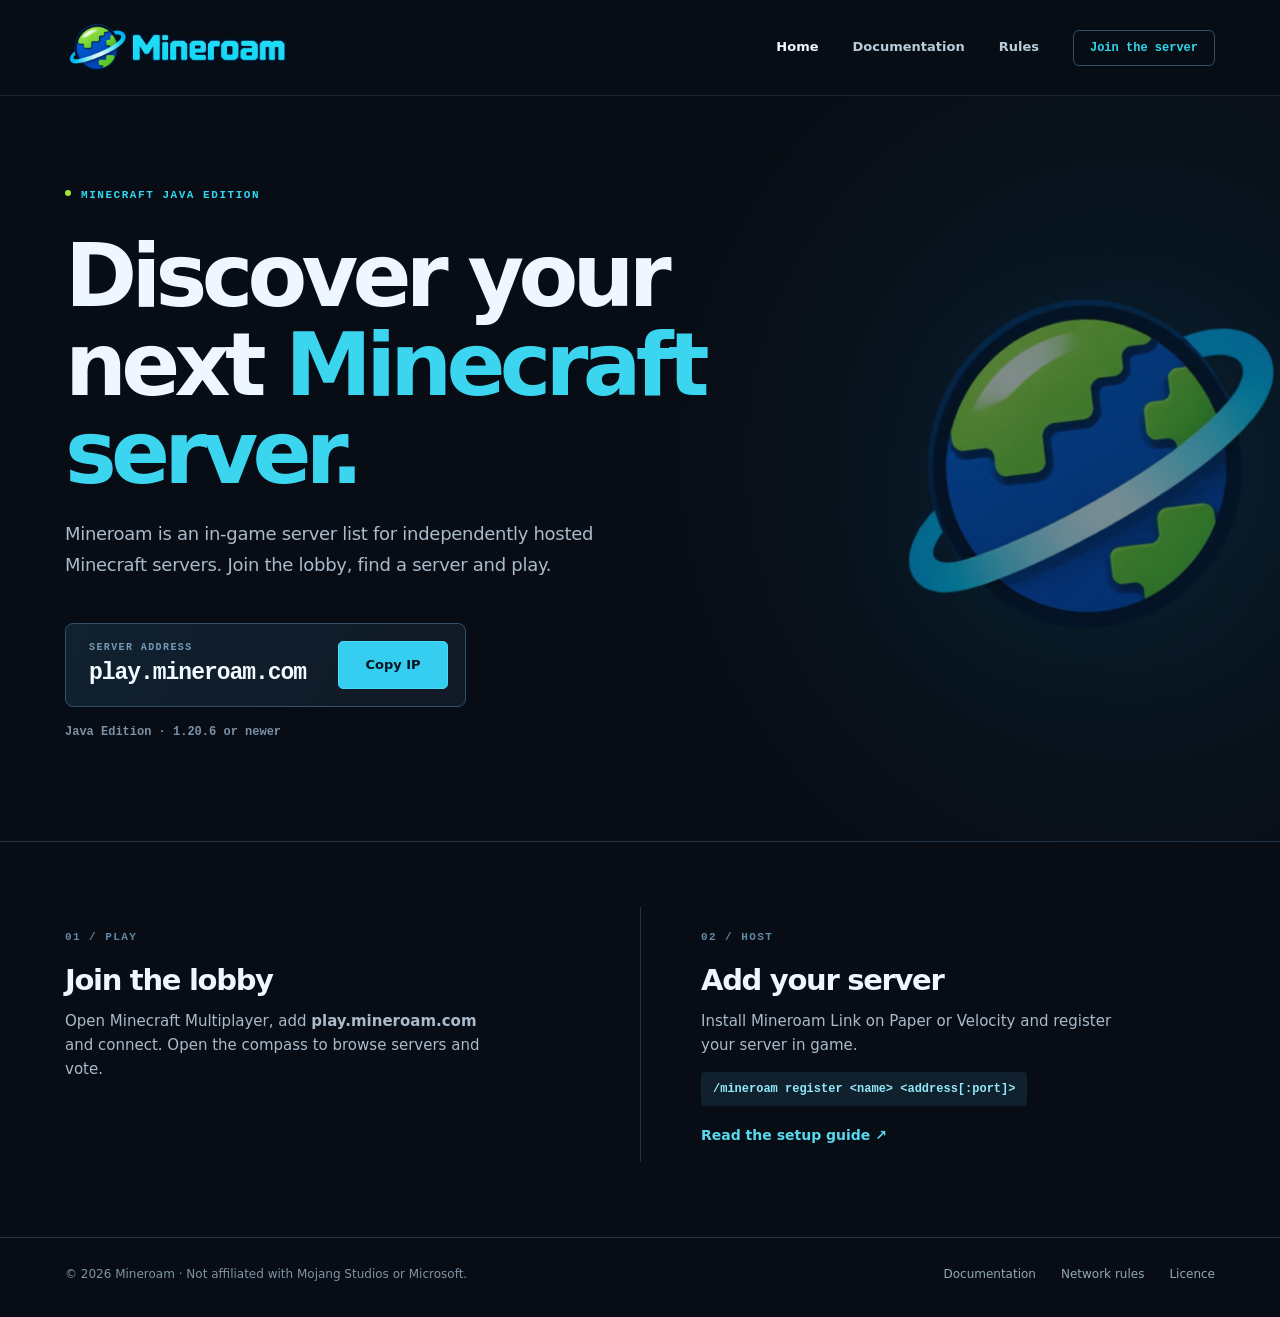
==== index.html @ f5bd9eb9 "Publish Mineroam website on GitHub Pages" ====
<!doctype html>

<html lang="en-GB"><head><meta charset="utf-8"/><meta content="width=device-width,initial-scale=1" name="viewport"/><meta content="#080d15" name="theme-color"/><meta content="index,follow" name="robots"/><meta content="Discover your next Minecraft server. Mineroam is an in-game Minecraft Java server list. Join play.mineroam.com." name="description"/><meta content="website" property="og:type"/><meta content="Mineroam — Minecraft server list" property="og:title"/><meta content="Discover your next Minecraft server. Mineroam is an in-game Minecraft Java server list. Join play.mineroam.com." property="og:description"/><meta content="https://goldenamaan.github.io/mineroam-website/assets/mineroam-logo.png" property="og:image"/><meta content="summary_large_image" name="twitter:card"/><link href="https://goldenamaan.github.io/mineroam-website/" rel="canonical"/><link href="assets/favicon.png" rel="icon" type="image/png"/><link href="assets/site.css" rel="stylesheet"/><script defer="" src="assets/site.js"></script><title>Mineroam — Minecraft server list</title></head><body>
<header class="header"><div class="container header-inner"><a aria-label="Mineroam home" class="brand" href="index.html"><img alt="Mineroam" height="76" src="assets/mineroam-logo.webp" width="227"/></a><button aria-controls="site-nav" aria-expanded="false" aria-label="Toggle navigation" class="menu-toggle" data-menu-toggle="" type="button">Menu</button><nav aria-label="Main navigation" class="top-nav" data-nav="" id="site-nav"><a aria-current="page" href="index.html">Home</a><a href="docs/index.html">Documentation</a><a href="rules/index.html">Rules</a><a class="nav-join" href="index.html#play">Join the server</a></nav></div></header>
<main><section class="hero"><div class="container hero-inner"><img alt="" class="hero-orbit" height="430" src="assets/mineroam-globe.webp" width="430"/><div class="hero-content"><div class="eyebrow"><span class="dot"></span>Minecraft Java Edition</div><h1>Discover your next <span>Minecraft server.</span></h1><p class="hero-description">Mineroam is an in-game server list for independently hosted Minecraft servers. Join the lobby, find a server and play.</p><div class="server-ip" id="play"><div class="ip-text"><span class="ip-label">Server address</span><span class="ip-value">play.mineroam.com</span></div><button aria-label="Copy Mineroam server address" class="copy-ip" data-copy-ip="" type="button">Copy IP</button></div><div class="ip-note">Java Edition · 1.20.6 or newer</div></div></div></section><div class="container rules-band"><section aria-labelledby="play-title" class="simple-section"><span class="section-numeral">01 / PLAY</span><h2 id="play-title">Join the lobby</h2><p>Open Minecraft Multiplayer, add <strong>play.mineroam.com</strong> and connect. Open the compass to browse servers and vote.</p></section><section aria-labelledby="owners-title" class="simple-section" id="owners"><span class="section-numeral">02 / HOST</span><h2 id="owners-title">Add your server</h2><p>Install Mineroam Link on Paper or Velocity and register your server in game.</p><code>/mineroam register &lt;name&gt; &lt;address[:port]&gt;</code><div><a class="inline-link" href="docs/install/index.html">Read the setup guide ↗</a></div></section></div></main>
<footer class="footer"><div class="container footer-inner"><span>© 2026 Mineroam · Not affiliated with Mojang Studios or Microsoft.</span><nav aria-label="Footer"><a href="docs/index.html">Documentation</a><a href="rules/index.html">Network rules</a><a href="license/index.html">Licence</a></nav></div></footer></body></html>
---- assets/site.css ----
:root{color-scheme:dark;--bg:#080d15;--elevated:#0e1520;--surface:#111c29;--stroke:#233345;--stroke-light:#31475e;--white:#eef7ff;--body:#a9bacb;--dim:#7b91a7;--blue:#31d7f1;--blue2:#34aafa;--green:#a2e63e;--max:1150px}
*{box-sizing:border-box}
html{scroll-behaviour:smooth;scroll-behavior:smooth}
body{margin:0;background:var(--bg);color:var(--white);font-family:Inter,ui-sans-serif,system-ui,-apple-system,'Segoe UI',Arial,sans-serif;font-size:16px;line-height:1.6;-webkit-font-smoothing:antialiased}
a{color:inherit;text-decoration:none}
a:hover{color:var(--blue)}
button{font:inherit;cursor:pointer}
a:focus-visible,button:focus-visible{outline:2px solid var(--blue);outline-offset:5px}
::selection{background:#086f87;color:white}
.container{width:min(var(--max),100% - 64px);margin-inline:auto}
.eyebrow{color:var(--blue);font:700 11px/1.4 ui-monospace,SFMono-Regular,Consolas,monospace;letter-spacing:.14em;text-transform:uppercase}
.eyebrow .dot{display:inline-block;width:6px;height:6px;background:var(--green);border-radius:50%;vertical-align:2px;margin-right:10px}
.header{height:96px;border-bottom:1px solid #192735;position:relative;z-index:4;background:rgba(8,13,21,.94)}
.header-inner{height:100%;display:flex;align-items:center;justify-content:space-between;gap:28px}
.brand{display:flex;align-items:center;flex:none}
.brand img{display:block;width:227px;height:auto;object-fit:contain}
.top-nav{display:flex;align-items:center;gap:34px}
.top-nav a{font-size:13px;color:#bacbd9;font-weight:650;white-space:nowrap}
.top-nav a[aria-current=page]{color:var(--white)}
.top-nav a:hover{color:var(--blue)}
.nav-join{padding:10px 16px;border:1px solid #314e64;border-radius:6px;color:var(--blue)!important;font:700 12px ui-monospace,monospace!important}
.menu-toggle{display:none;border:1px solid var(--stroke);border-radius:6px;color:var(--white);background:#0e1824;padding:9px 12px;line-height:1}
.hero{position:relative;overflow:hidden;border-bottom:1px solid var(--stroke);background:radial-gradient(ellipse 50% 90% at 88% 49%,rgba(16,76,106,.23),transparent 72%)}
.hero-inner{min-height:626px;display:flex;align-items:center;position:relative;padding-block:92px 100px}
.hero-content{max-width:785px;position:relative;z-index:2}
.hero h1{font-size:clamp(54px,6.8vw,92px);line-height:1.015;letter-spacing:-.066em;font-weight:825;margin:29px 0 22px;max-width:780px}
.hero h1 span{color:#3bd5f0}
.hero-description{max-width:600px;margin:0;color:var(--body);font-size:18px;line-height:1.7;letter-spacing:-.016em}
.hero-orbit{position:absolute;width:430px;height:430px;object-fit:contain;right:-93px;top:48%;transform:translateY(-48%) rotate(-7deg);opacity:.51;filter:drop-shadow(0 28px 85px rgba(4,136,201,.13));user-select:none;pointer-events:none}
.server-ip{margin-top:42px;display:inline-flex;align-items:center;gap:32px;background:linear-gradient(115deg,#102130,#101925);border:1px solid #305069;border-radius:8px;padding:17px 17px 17px 23px;max-width:100%}
.ip-text{display:flex;flex-direction:column;gap:6px;min-width:0}
.ip-label{color:#749bb4;font:700 10px/1.2 ui-monospace,Consolas,monospace;letter-spacing:.14em;text-transform:uppercase}
.ip-value{font:700 clamp(16px,2.2vw,23px)/1.2 ui-monospace,SFMono-Regular,Consolas,monospace;color:#f2fbff;letter-spacing:-.045em;white-space:nowrap}
.copy-ip{border:1px solid #47daf5;background:#35cef0;color:#061522;border-radius:5px;min-width:110px;padding:13px 18px;font-weight:800;font-size:13px;transition:background .15s ease,transform .15s ease}
.copy-ip:hover{background:#a8edfb;transform:translateY(-1px)}
.copy-ip:active{transform:translateY(0)}
.ip-note{font:550 12px/1.4 ui-monospace,Consolas,monospace;color:var(--dim);margin-top:17px}
.rules-band{display:grid;grid-template-columns:1fr 1fr;gap:0;padding-block:65px 75px}
.simple-section{padding:15px 60px 15px 0}
.simple-section+.simple-section{padding:15px 0 15px 60px;border-left:1px solid var(--stroke)}
.section-numeral{font:700 11px ui-monospace,Consolas,monospace;color:#6089a7;letter-spacing:.13em}
.simple-section h2{font-weight:780;letter-spacing:-.045em;line-height:1.1;font-size:29px;margin:17px 0 12px}
.simple-section p{margin:0;max-width:440px;color:var(--body);font-size:15px}
.simple-section code{font:650 12px ui-monospace,SFMono-Regular,Consolas,monospace;color:#92e9f9;display:inline-block;margin-top:15px;background:#10202d;padding:10px 12px;border-radius:4px;max-width:100%;overflow-wrap:anywhere}
.inline-link{display:inline-block;margin-top:18px;color:#56d9ef;font-size:14px;font-weight:700}
.inline-link:hover{text-decoration:underline;text-underline-offset:4px}
.footer{border-top:1px solid var(--stroke);padding:27px 0 33px;color:#7e93a5;font-size:12px}
.footer-inner{display:flex;justify-content:space-between;gap:22px;align-items:center}
.footer-inner nav{display:flex;gap:25px;flex-wrap:wrap}
.footer-inner a{color:#91a7b8}.footer-inner a:hover{color:var(--blue)}
/* Documentation */
.page-heading{padding:65px 0 54px;border-bottom:1px solid var(--stroke);background:linear-gradient(115deg,#0b131f 0%,#080d15 64%)}
.crumbs{font:700 11px ui-monospace,SFMono-Regular,Consolas,monospace;color:#7c9bb1;letter-spacing:.05em;display:flex;gap:12px;flex-wrap:wrap;align-items:center}
.crumbs a{color:#8babc0}
.page-heading h1{font-size:clamp(40px,5vw,64px);letter-spacing:-.06em;line-height:1.05;font-weight:810;margin:20px 0 16px}
.page-heading p{color:var(--body);font-size:16px;margin:0;max-width:680px}
.page-meta{color:#7892a9;font:700 11px ui-monospace,Consolas,monospace;margin-top:22px;letter-spacing:.06em}
.docs-list{padding:45px 0 92px;max-width:1000px}
.docs-item{border-bottom:1px solid var(--stroke);display:grid;grid-template-columns:58px 1fr 40px;align-items:center;gap:17px;padding:25px 5px;transition:background .15s}
.docs-item:first-child{border-top:1px solid var(--stroke)}
.docs-item:hover{background:rgba(45,122,162,.075)}
.docs-item .number{font:700 12px ui-monospace,monospace;color:var(--blue)}
.docs-item strong{font-size:20px;letter-spacing:-.025em;font-weight:730;display:block}
.docs-item small{display:block;color:var(--dim);font-size:13px;margin-top:4px}
.docs-item .arrow{font-size:21px;text-align:right;color:#6cb8d5}
.docs-bottom{margin-top:26px;display:flex;gap:20px;flex-wrap:wrap}
.docs-bottom a{color:#83bed7;font-size:13px}
.doc-layout{display:grid;grid-template-columns:228px minmax(0,1fr);gap:68px;align-items:start;padding-block:52px 105px}
.doc-sidebar{position:sticky;top:25px}
.doc-sidebar h2{font:750 11px ui-monospace,monospace;color:#6f93ab;letter-spacing:.14em;margin:0 0 16px;text-transform:uppercase}
.doc-sidebar a{display:block;font-size:13px;color:#98adbf;padding:11px 15px;border-left:2px solid transparent;line-height:1.4}
.doc-sidebar a:hover{color:#e8f7ff;background:#101d2a}
.doc-sidebar a.active{color:#62d9f5;border-left-color:var(--blue);background:#101d2a;font-weight:700}
.doc-sidebar .separate{height:1px;background:var(--stroke);margin:19px 0}
.doc-sidebar .download{color:#699fba;font-size:12px}
.doc-content{max-width:800px;min-width:0}
.doc-content h2{color:#f3f8ff;font-size:25px;line-height:1.24;letter-spacing:-.035em;font-weight:750;margin:47px 0 17px;scroll-margin-top:30px}
.doc-content h2:first-child{margin-top:0}
.doc-content h3{font-size:17px;font-weight:730;letter-spacing:-.025em}
.doc-content p,.doc-content li{font-size:14px;line-height:1.85;color:#b7c6d3}
.doc-content p{margin:15px 0}
.doc-content ul,.doc-content ol{padding-left:25px;margin:16px 0 26px}
.doc-content li{margin:9px 0;padding-left:2px}
.doc-content code{font:12.5px/1.65 ui-monospace,SFMono-Regular,Consolas,monospace;color:#79def4;overflow-wrap:anywhere}
.doc-content pre{background:#0d1723;border:1px solid #294154;padding:18px 20px;border-radius:5px;color:#afdff3;overflow:auto;white-space:pre;margin:18px 0 25px}
.doc-content pre code{white-space:pre;overflow-wrap:normal;color:#c1e6f4}
.doc-content a{color:#66d8f0;text-decoration:underline;text-underline-offset:3px}
.doc-content .info-box{background:#0f2030;border-left:2px solid var(--blue);padding:16px 20px;color:#adccd9;font-size:14px;line-height:1.65;margin-bottom:24px}
.doc-content .info-box strong{color:#e0f8ff}
.doc-content .command-table,.doc-content .cmd-list{border-top:1px solid var(--stroke);margin:18px 0 32px}
.doc-content .command-row{border-bottom:1px solid var(--stroke);display:grid;grid-template-columns:minmax(185px,44%) 1fr;gap:12px;align-items:baseline;padding:13px 0}
.doc-content .command-row p{margin:0;font-size:13px;line-height:1.6}
.doc-content .cmd-item{border-bottom:1px solid var(--stroke);padding:14px 0}
.doc-content .cmd-item p{margin:4px 0 0;font-size:13px}
.doc-content .doc-pager{display:flex;justify-content:space-between;gap:25px;border-top:1px solid var(--stroke);margin-top:50px;padding-top:24px}
.doc-content .doc-pager a{display:block;text-decoration:none}
.doc-content .doc-pager span{display:block;color:#7c97aa;font:700 10px ui-monospace,monospace;text-transform:uppercase}
.doc-content .doc-pager strong{display:block;margin-top:6px;font-size:14px;color:var(--blue)}
.doc-content .doc-pager .next{margin-left:auto;text-align:right}
.legal{padding:50px 0 95px;max-width:860px}
.legal h2{font-size:23px;letter-spacing:-.03em;margin:37px 0 11px}
.legal p,.legal li{font-size:14px;color:#b7c6d3;line-height:1.9}
.legal a{color:var(--blue);text-decoration:underline}
.legal ul{padding-left:24px}
.legal .stamp{font:700 12px ui-monospace,monospace;color:#8cb3cb}
.notice{border-left:2px solid #93cadd;padding:7px 0 7px 20px;margin:15px 0 25px;color:#bed2dd}
.notice strong{color:#eff8ff}.notice p{margin:6px 0 0}
.not-found{padding-block:105px;min-height:60vh}.not-found h1{font-size:64px;letter-spacing:-.06em;margin:0}.not-found p{color:var(--body)}
@media(max-width:1050px){.hero-orbit{right:-140px;opacity:.33}.hero-content{max-width:700px}.hero h1{max-width:675px}.doc-layout{gap:38px}}
@media(max-width:780px){.container{width:min(var(--max),100% - 40px)}.header{height:76px}.brand img{width:183px}.menu-toggle{display:block}.top-nav{position:absolute;top:75px;left:0;right:0;display:none;flex-direction:column;gap:0;padding:12px 20px 22px;background:#0b1420;border-bottom:1px solid #284050;align-items:stretch}.top-nav.open{display:flex}.top-nav a{padding:12px 7px}.top-nav a.nav-join{margin-top:6px;text-align:center}.hero-inner{min-height:0;padding:90px 0 95px}.hero-orbit{width:290px;height:290px;right:-125px;top:105px;transform:none;opacity:.23}.hero h1{font-size:clamp(51px,9.3vw,76px)}.hero-description{font-size:16px}.rules-band{display:block;padding-block:12px 35px}.simple-section,.simple-section+.simple-section{padding:35px 0;border:0;border-bottom:1px solid var(--stroke)}.doc-layout{display:block;padding-block:25px 75px}.doc-sidebar{position:static;display:flex;flex-wrap:wrap;gap:2px;margin-bottom:33px}.doc-sidebar h2,.doc-sidebar .separate,.doc-sidebar .download{display:none!important}.doc-sidebar a{border-left:0!important;border-bottom:2px solid transparent;font-size:12px;padding:10px 12px}.doc-sidebar a.active{border-bottom-color:var(--blue)}.doc-content h2{font-size:22px}.page-heading{padding:48px 0 43px}.footer-inner{flex-direction:column;align-items:flex-start}}
@media(max-width:470px){.hero-inner{padding:67px 0 71px}.hero h1{font-size:49px;letter-spacing:-.06em}.hero-orbit{width:225px;height:225px;right:-130px;top:52px}.server-ip{display:flex;gap:12px;width:100%;padding:14px 12px 14px 14px;justify-content:space-between;margin-top:33px}.ip-value{font-size:16px}.copy-ip{padding:11px 12px;min-width:70px}.docs-item{grid-template-columns:34px 1fr 24px;gap:8px}.docs-item strong{font-size:17px}.docs-item small{font-size:12px}.doc-content .command-row{grid-template-columns:1fr;gap:4px}.doc-content .command-row p{font-size:12px}.doc-content .doc-pager{gap:12px}.footer-inner nav{gap:12px 22px}}
@media(prefers-reduced-motion:reduce){*,*:before,*:after{scroll-behavior:auto!important;transition:none!important}}

/* Network rules */
.rules-layout{display:grid;grid-template-columns:210px minmax(0,1fr);gap:72px;align-items:start;padding-top:54px;padding-bottom:110px}
.rules-sidebar{position:sticky;top:24px;align-self:start}
.rules-sidebar .sidebar-label{color:#799db3;font:700 11px ui-monospace,SFMono-Regular,Consolas,monospace;letter-spacing:.1em;margin-bottom:17px}
.rules-sidebar nav{display:flex;flex-direction:column;gap:0;border-left:1px solid #26394b}
.rules-sidebar nav a{display:flex;align-items:baseline;gap:11px;padding:8px 0 8px 13px;margin-left:-1px;font-size:12px;line-height:1.55;color:#a6b8c6;border-left:2px solid transparent}
.rules-sidebar nav a:hover,.rules-sidebar nav a:focus-visible{color:#55d7f0;border-left-color:#41bddc}
.rules-sidebar nav a span{color:#668da5;font:700 10px ui-monospace,Consolas,monospace}
.rules-sidebar .sidebar-license{display:inline-block;font-size:12px;color:#76a7c1;border-top:1px solid #223445;margin-top:24px;padding-top:18px}
.rules-content{max-width:785px;min-width:0}
.rules-intro{padding-bottom:27px;border-bottom:1px solid var(--stroke)}
.rules-intro p{font-size:16px;line-height:1.8;margin:0 0 12px;color:#bdcedb;max-width:700px}
.rule-section{padding:31px 0 35px;border-bottom:1px solid #1e3041;scroll-margin-top:20px}
.rule-section h2{display:flex;align-items:baseline;gap:17px;font-size:clamp(21px,2.25vw,27px);letter-spacing:-.04em;font-weight:760;line-height:1.25;margin:0 0 19px}
.rule-section h2 .rule-number{font:700 12px ui-monospace,Consolas,monospace;color:var(--blue);letter-spacing:0;flex:none}
.rule-section p,.rule-section li{color:#b3c4d2;font-size:14px;line-height:1.85}
.rule-section p{margin:13px 0}
.rule-section ul{margin:12px 0 20px;padding-left:22px}
.rule-section li{padding-left:3px;margin:6px 0}
.rule-section li::marker{color:#4c8b9d}
.rule-section .important-rule{border-left:2px solid #40d1ed;padding:9px 0 9px 17px;margin:22px 0;color:#e6f7ff}
.rule-section .important-rule strong{font-weight:690;color:#e9f9ff}
.rule-section a{color:var(--blue);text-decoration:underline;text-underline-offset:3px}
.rule-section.additional-information h2{font-size:20px}
.rule-section .copyright-note{color:#7492a5;font-size:12px;margin-top:26px}
@media(max-width:960px){.rules-layout{grid-template-columns:185px minmax(0,1fr);gap:36px}}
@media(max-width:780px){.rules-layout{display:block;padding-top:32px;padding-bottom:70px}.rules-sidebar{position:static;margin-bottom:28px}.rules-sidebar nav{display:grid;grid-template-columns:1fr 1fr;border-left:none;column-gap:8px}.rules-sidebar nav a{border-left:0;margin:0;padding:8px 0;font-size:11px}.rules-sidebar nav a:hover,.rules-sidebar nav a:focus-visible{border-left:0}.rules-sidebar .sidebar-license{margin-top:12px}.rule-section{padding:25px 0 30px}.rule-section h2{font-size:22px}}
@media(max-width:440px){.rules-sidebar nav{grid-template-columns:1fr 1fr}.rules-sidebar nav a{font-size:10.5px;gap:6px}.rule-section h2{gap:12px;font-size:21px}}
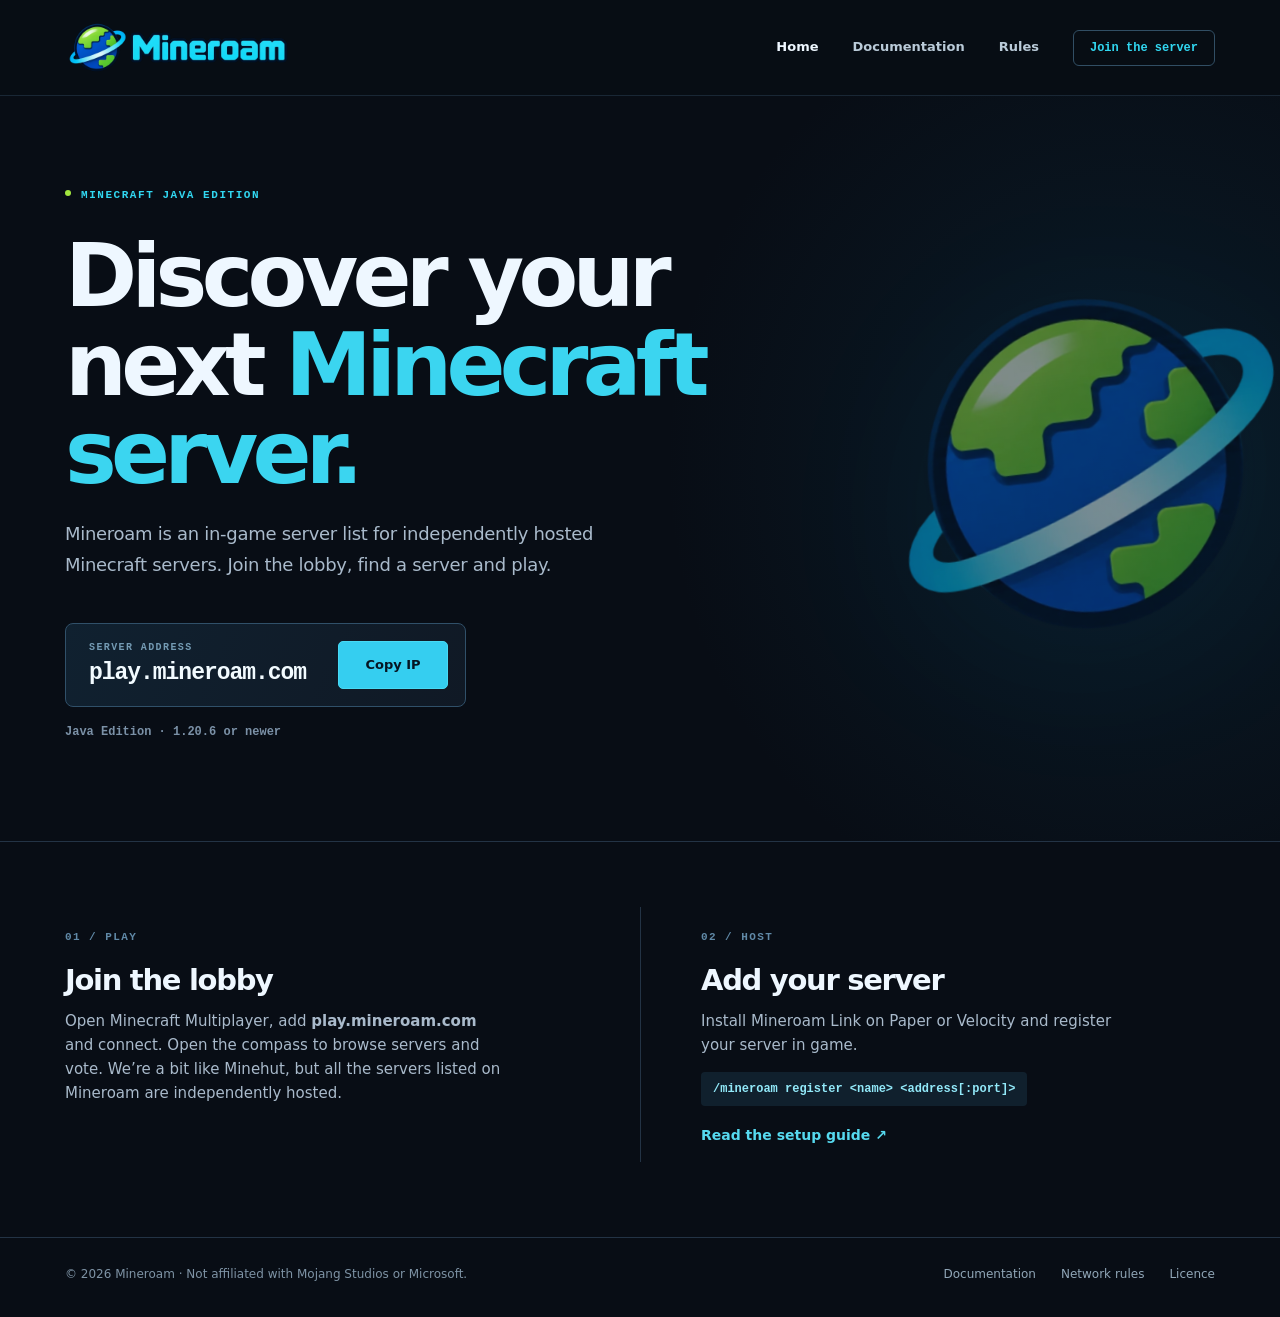
==== commit 48e9b558: "Simplify website labels and update Mineroam information" ====
--- a/index.html
+++ b/index.html
@@ -1,6 +1,6 @@
 <!doctype html>
 
-<html lang="en-GB"><head><meta charset="utf-8"/><meta content="width=device-width,initial-scale=1" name="viewport"/><meta content="#080d15" name="theme-color"/><meta content="index,follow" name="robots"/><meta content="Discover your next Minecraft server. Mineroam is an in-game Minecraft Java server list. Join play.mineroam.com." name="description"/><meta content="website" property="og:type"/><meta content="Mineroam — Minecraft server list" property="og:title"/><meta content="Discover your next Minecraft server. Mineroam is an in-game Minecraft Java server list. Join play.mineroam.com." property="og:description"/><meta content="https://goldenamaan.github.io/mineroam-website/assets/mineroam-logo.png" property="og:image"/><meta content="summary_large_image" name="twitter:card"/><link href="https://goldenamaan.github.io/mineroam-website/" rel="canonical"/><link href="assets/favicon.png" rel="icon" type="image/png"/><link href="assets/site.css" rel="stylesheet"/><script defer="" src="assets/site.js"></script><title>Mineroam — Minecraft server list</title></head><body>
+<html lang="en-GB"><head><meta charset="utf-8"/><meta content="width=device-width,initial-scale=1" name="viewport"/><meta content="#080d15" name="theme-color"/><meta content="index,follow" name="robots"/><meta content="Discover your next Minecraft server. Mineroam is an in-game Minecraft Java server list. Join play.mineroam.com." name="description"/><meta content="website" property="og:type"/><meta content="Mineroam — Minecraft server list" property="og:title"/><meta content="Discover your next Minecraft server. Mineroam is an in-game Minecraft Java server list. Join play.mineroam.com." property="og:description"/><meta content="https://mineroam.com/assets/mineroam-logo.png" property="og:image"/><meta content="summary_large_image" name="twitter:card"/><link href="https://mineroam.com/" rel="canonical"/><link href="assets/favicon.png" rel="icon" type="image/png"/><link href="assets/site.css" rel="stylesheet"/><script defer="" src="assets/site.js"></script><title>Mineroam — Minecraft server list</title></head><body>
 <header class="header"><div class="container header-inner"><a aria-label="Mineroam home" class="brand" href="index.html"><img alt="Mineroam" height="76" src="assets/mineroam-logo.webp" width="227"/></a><button aria-controls="site-nav" aria-expanded="false" aria-label="Toggle navigation" class="menu-toggle" data-menu-toggle="" type="button">Menu</button><nav aria-label="Main navigation" class="top-nav" data-nav="" id="site-nav"><a aria-current="page" href="index.html">Home</a><a href="docs/index.html">Documentation</a><a href="rules/index.html">Rules</a><a class="nav-join" href="index.html#play">Join the server</a></nav></div></header>
-<main><section class="hero"><div class="container hero-inner"><img alt="" class="hero-orbit" height="430" src="assets/mineroam-globe.webp" width="430"/><div class="hero-content"><div class="eyebrow"><span class="dot"></span>Minecraft Java Edition</div><h1>Discover your next <span>Minecraft server.</span></h1><p class="hero-description">Mineroam is an in-game server list for independently hosted Minecraft servers. Join the lobby, find a server and play.</p><div class="server-ip" id="play"><div class="ip-text"><span class="ip-label">Server address</span><span class="ip-value">play.mineroam.com</span></div><button aria-label="Copy Mineroam server address" class="copy-ip" data-copy-ip="" type="button">Copy IP</button></div><div class="ip-note">Java Edition · 1.20.6 or newer</div></div></div></section><div class="container rules-band"><section aria-labelledby="play-title" class="simple-section"><span class="section-numeral">01 / PLAY</span><h2 id="play-title">Join the lobby</h2><p>Open Minecraft Multiplayer, add <strong>play.mineroam.com</strong> and connect. Open the compass to browse servers and vote.</p></section><section aria-labelledby="owners-title" class="simple-section" id="owners"><span class="section-numeral">02 / HOST</span><h2 id="owners-title">Add your server</h2><p>Install Mineroam Link on Paper or Velocity and register your server in game.</p><code>/mineroam register &lt;name&gt; &lt;address[:port]&gt;</code><div><a class="inline-link" href="docs/install/index.html">Read the setup guide ↗</a></div></section></div></main>
+<main><section class="hero"><div class="container hero-inner"><img alt="" class="hero-orbit" height="430" src="assets/mineroam-globe.webp" width="430"/><div class="hero-content"><div class="eyebrow"><span class="dot"></span>Minecraft Java Edition</div><h1>Discover your next <span>Minecraft server.</span></h1><p class="hero-description">Mineroam is an in-game server list for independently hosted Minecraft servers. Join the lobby, find a server and play.</p><div class="server-ip" id="play"><div class="ip-text"><span class="ip-label">Server address</span><span class="ip-value">play.mineroam.com</span></div><button aria-label="Copy Mineroam server address" class="copy-ip" data-copy-ip="" type="button">Copy IP</button></div><div class="ip-note">Java Edition · 1.20.6 or newer</div></div></div></section><div class="container rules-band"><section aria-labelledby="play-title" class="simple-section"><span class="section-numeral">01 / PLAY</span><h2 id="play-title">Join the lobby</h2><p>Open Minecraft Multiplayer, add <strong>play.mineroam.com</strong> and connect. Open the compass to browse servers and vote. We’re a bit like Minehut, but all the servers listed on Mineroam are independently hosted.</p></section><section aria-labelledby="owners-title" class="simple-section" id="owners"><span class="section-numeral">02 / HOST</span><h2 id="owners-title">Add your server</h2><p>Install Mineroam Link on Paper or Velocity and register your server in game.</p><code>/mineroam register &lt;name&gt; &lt;address[:port]&gt;</code><div><a class="inline-link" href="docs/install/index.html">Read the setup guide ↗</a></div></section></div></main>
 <footer class="footer"><div class="container footer-inner"><span>© 2026 Mineroam · Not affiliated with Mojang Studios or Microsoft.</span><nav aria-label="Footer"><a href="docs/index.html">Documentation</a><a href="rules/index.html">Network rules</a><a href="license/index.html">Licence</a></nav></div></footer></body></html>
